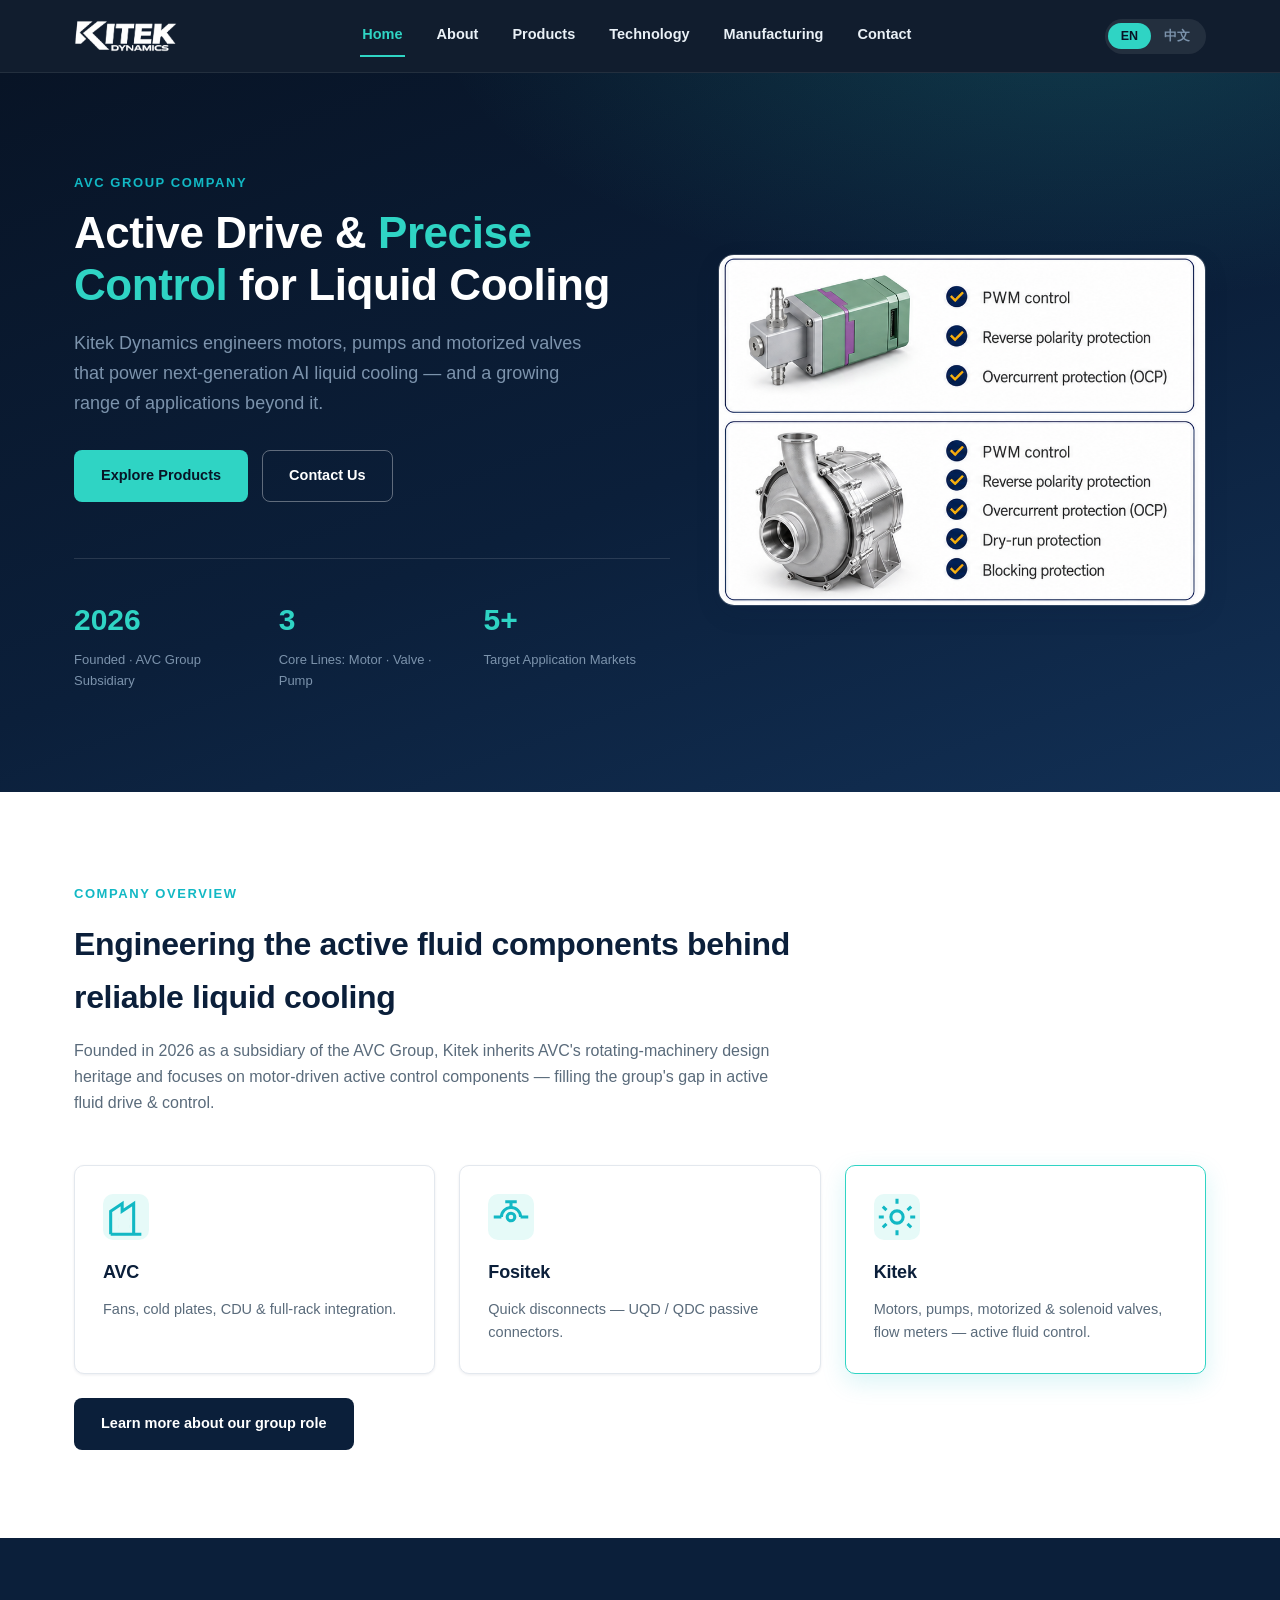
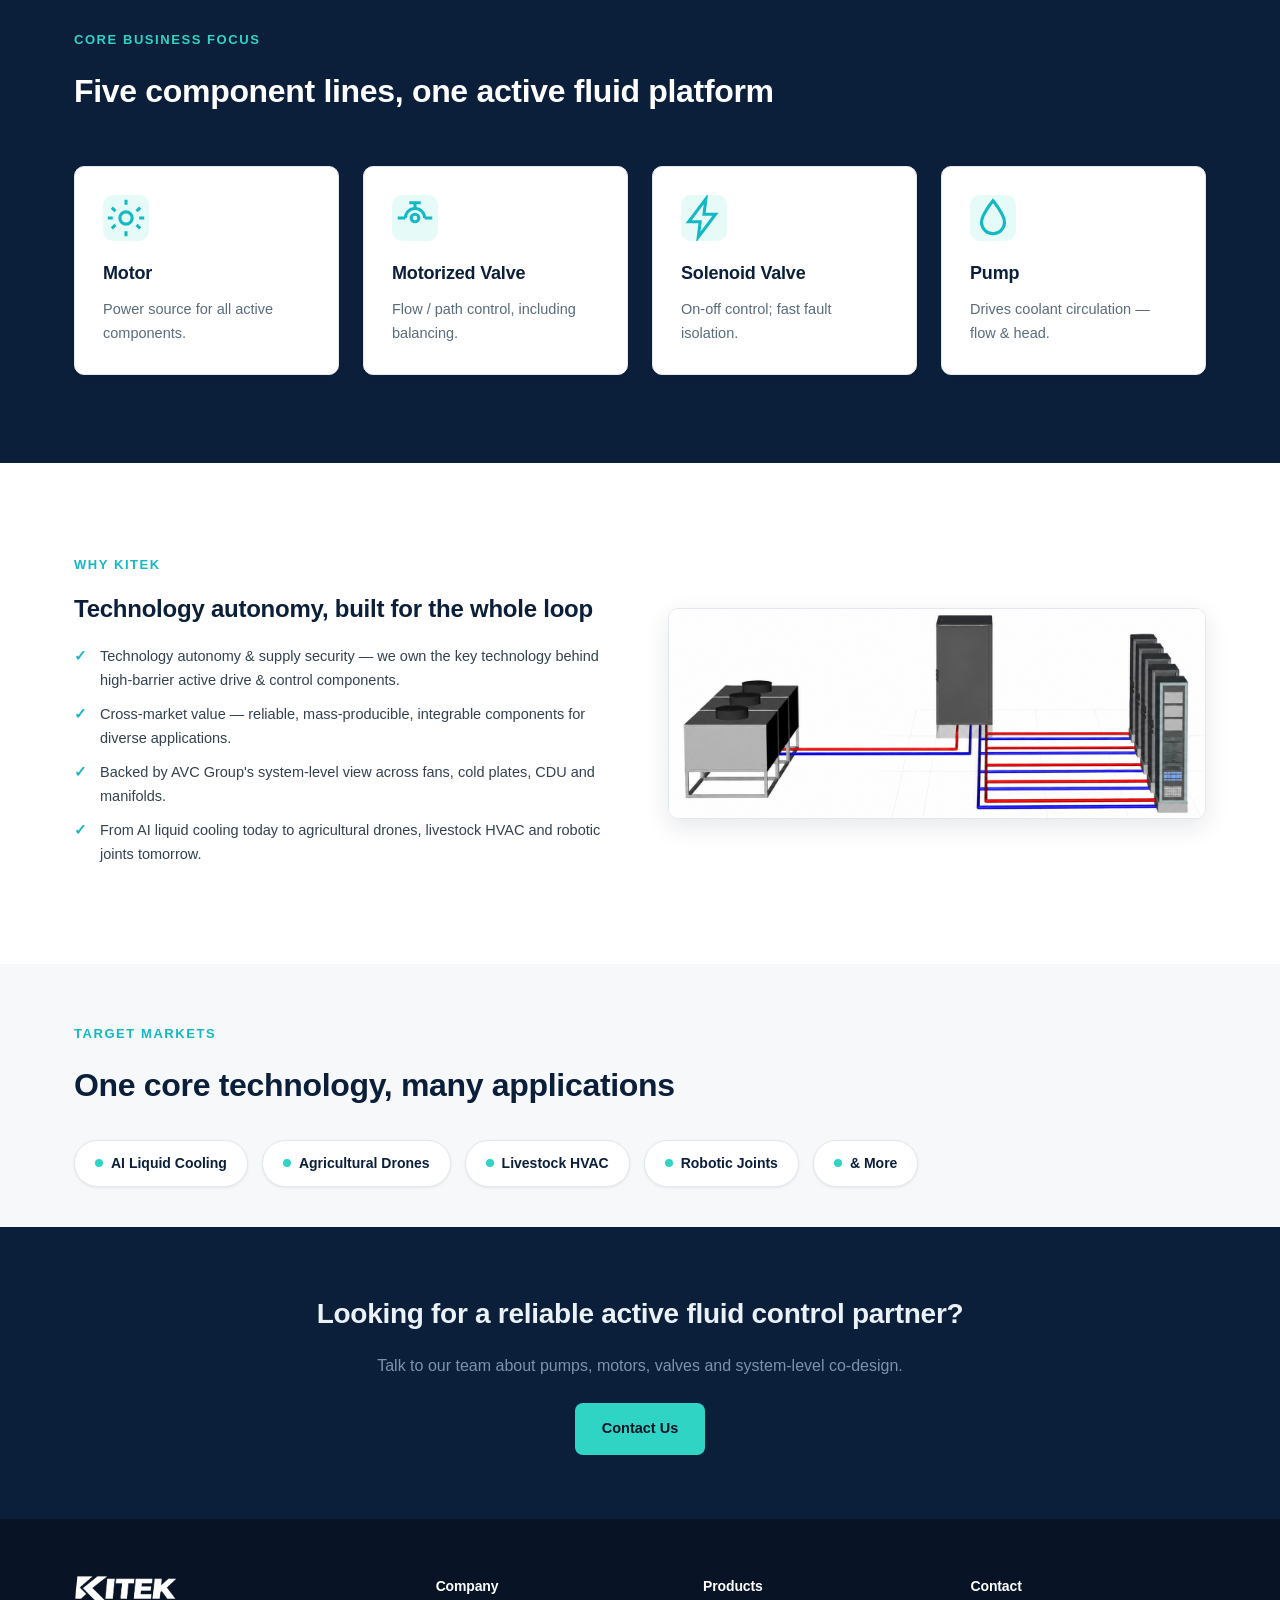
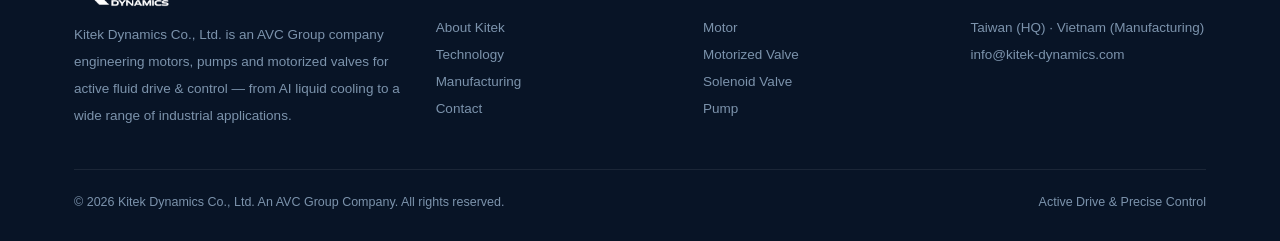
==== index.html @ 568b85c5 "Deploy Kitek Dynamics official website" ====
<!DOCTYPE html>
<html lang="en">
<head>
<meta charset="UTF-8">
<meta name="viewport" content="width=device-width, initial-scale=1.0">
<title>Home · Kitek Dynamics</title>
<meta name="description" content="Kitek Dynamics - Active Drive & Precise Control for AI liquid cooling and beyond.">
<link rel="icon" href="assets/img/favicon.png" type="image/png">
  <link rel="apple-touch-icon" href="assets/img/favicon.png">
  <link rel="stylesheet" href="assets/css/style.css">
</head>
<body class="lang-en">

<header class="site-header">
  <div class="container nav-row">
    <a href="index.html" class="brand">
      <img src="assets/img/logo-full.png" alt="Kitek Dynamics" class="brand-logo">
    </a>
    <nav class="nav-links">
      <a href="index.html" class="active"><span class="lang-en">Home</span><span class="lang-zh">首頁</span></a>
      <a href="about.html" class=""><span class="lang-en">About</span><span class="lang-zh">關於我們</span></a>
      <a href="products.html" class=""><span class="lang-en">Products</span><span class="lang-zh">產品</span></a>
      <a href="technology.html" class=""><span class="lang-en">Technology</span><span class="lang-zh">技術</span></a>
      <a href="manufacturing.html" class=""><span class="lang-en">Manufacturing</span><span class="lang-zh">製造</span></a>
      <a href="contact.html" class=""><span class="lang-en">Contact</span><span class="lang-zh">聯絡我們</span></a>
    </nav>
    <div style="display:flex;align-items:center;">
      <div class="lang-switch">
        <button data-lang="en">EN</button>
        <button data-lang="zh">中文</button>
      </div>
      <button class="nav-toggle" aria-label="menu">&#9776;</button>
    </div>
  </div>
</header>


<section class="hero">
  <div class="container">
    <div class="hero-grid">
      <div>
        <div class="eyebrow lang-en">AVC Group Company</div>
        <div class="eyebrow lang-zh">AVC 集團成員企業</div>
        <h1 class="lang-en">Active Drive &amp; <span class="accent">Precise Control</span> for Liquid Cooling</h1>
        <h1 class="lang-zh">主動式驅動與<span class="accent">精準控制</span> — 打造液冷系統核心動力</h1>
        <p class="tagline lang-en">Kitek Dynamics engineers motors, pumps and motorized valves that power next-generation AI liquid cooling — and a growing range of applications beyond it.</p>
        <p class="tagline lang-zh">Kitek Dynamics 專注開發馬達、泵浦與電動閥,驅動新世代 AI 液冷系統,並持續拓展至更多應用領域。</p>
        <div class="hero-cta">
          <a href="products.html" class="btn btn-primary"><span class="lang-en">Explore Products</span><span class="lang-zh">探索產品</span></a>
          <a href="contact.html" class="btn btn-ghost"><span class="lang-en">Contact Us</span><span class="lang-zh">聯絡我們</span></a>
        </div>
        <div class="stat-row">
          <div><div class="num">2026</div><div class="lbl lang-en">Founded · AVC Group Subsidiary</div><div class="lbl lang-zh">成立年份．AVC 集團子公司</div></div>
          <div><div class="num">3</div><div class="lbl lang-en">Core Lines: Motor · Valve · Pump</div><div class="lbl lang-zh">核心產品線:馬達．閥．泵浦</div></div>
          <div><div class="num">5+</div><div class="lbl lang-en">Target Application Markets</div><div class="lbl lang-zh">目標應用市場</div></div>
        </div>
      </div>
      <div class="hero-figure"><img src="assets/img/pump-products.png" alt="Kitek pump products"></div>
    </div>
  </div>
</section>

<section class="section section-alt">
  <div class="container">
    <div class="section-head">
      <div class="eyebrow lang-en">Company Overview</div>
      <div class="eyebrow lang-zh">公司概覽</div>
      <h2 class="lang-en">Engineering the active fluid components behind reliable liquid cooling</h2>
      <h2 class="lang-zh">打造可靠液冷系統背後的主動式流體元件</h2>
      <p class="lede lang-en">Founded in 2026 as a subsidiary of the AVC Group, Kitek inherits AVC's rotating-machinery design heritage and focuses on motor-driven active control components — filling the group's gap in active fluid drive &amp; control.</p>
      <p class="lede lang-zh">Kitek 於 2026 年成立,為 AVC 集團旗下子公司,傳承 AVC 風扇事業部的旋轉機械設計實力,專注開發馬達驅動的主動控制元件,補足集團在主動式流體驅動與控制領域的版圖。</p>
    </div>
    <div class="grid grid-3">
      <div class="card">
        <div class="icon"><svg viewBox="0 0 24 24" fill="none" stroke="currentColor" stroke-width="1.6"><path d="M4 21V9l6-4v4l6-4v16"/><path d="M4 21h16M8 13h.01M8 17h.01M14 13h.01M14 17h.01"/></svg></div>
        <h3>AVC</h3>
        <p class="lang-en">Fans, cold plates, CDU &amp; full-rack integration.</p>
        <p class="lang-zh">風扇、冷板、CDU 與全機櫃整合。</p>
      </div>
      <div class="card">
        <div class="icon"><svg viewBox="0 0 24 24" fill="none" stroke="currentColor" stroke-width="1.6"><path d="M3 12h4M17 12h4M7 12a5 5 0 0 1 10 0"/><circle cx="12" cy="12" r="2"/><path d="M12 7V4M9 4h6"/></svg></div>
        <h3>Fositek</h3>
        <p class="lang-en">Quick disconnects — UQD / QDC passive connectors.</p>
        <p class="lang-zh">快接頭 UQD／QDC(被動式連接器)。</p>
      </div>
      <div class="card" style="border-color:var(--teal-400);box-shadow:0 8px 24px rgba(18,184,196,0.16);">
        <div class="icon"><svg viewBox="0 0 24 24" fill="none" stroke="currentColor" stroke-width="1.6"><circle cx="12" cy="12" r="3.2"/><path d="M12 2.5v2.6M12 18.9v2.6M4.6 6.6l1.9 1.8M17.5 15.6l1.9 1.8M2.5 12h2.6M18.9 12h2.6M4.6 17.4l1.9-1.8M17.5 8.4l1.9-1.8"/></svg></div>
        <h3>Kitek</h3>
        <p class="lang-en">Motors, pumps, motorized &amp; solenoid valves, flow meters — active fluid control.</p>
        <p class="lang-zh">馬達、泵浦、電動閥與電磁閥、流量計 — 主動式流體控制。</p>
      </div>
    </div>
    <p class="mt-24"><a href="about.html" class="btn btn-navy"><span class="lang-en">Learn more about our group role</span><span class="lang-zh">深入了解集團分工</span></a></p>
  </div>
</section>

<section class="section section-navy">
  <div class="container">
    <div class="section-head">
      <div class="eyebrow">CORE BUSINESS FOCUS</div>
      <h2 class="lang-en">Five component lines, one active fluid platform</h2>
      <h2 class="lang-zh">五大產品線,構築完整主動式流體平台</h2>
    </div>
    <div class="grid grid-4">
      <a href="products.html#motor" class="card" style="text-decoration:none;">
        <div class="icon"><svg viewBox="0 0 24 24" fill="none" stroke="currentColor" stroke-width="1.6"><circle cx="12" cy="12" r="3.2"/><path d="M12 2.5v2.6M12 18.9v2.6M4.6 6.6l1.9 1.8M17.5 15.6l1.9 1.8M2.5 12h2.6M18.9 12h2.6M4.6 17.4l1.9-1.8M17.5 8.4l1.9-1.8"/></svg></div>
        <h3 class="lang-en">Motor</h3><h3 class="lang-zh">馬達</h3>
        <p class="lang-en">Power source for all active components.</p>
        <p class="lang-zh">所有主動元件的動力來源。</p>
      </a>
      <a href="products.html#mvalve" class="card" style="text-decoration:none;">
        <div class="icon"><svg viewBox="0 0 24 24" fill="none" stroke="currentColor" stroke-width="1.6"><path d="M3 12h4M17 12h4M7 12a5 5 0 0 1 10 0"/><circle cx="12" cy="12" r="2"/><path d="M12 7V4M9 4h6"/></svg></div>
        <h3 class="lang-en">Motorized Valve</h3><h3 class="lang-zh">電動閥</h3>
        <p class="lang-en">Flow / path control, including balancing.</p>
        <p class="lang-zh">流量／路徑控制(含平衡調節)。</p>
      </a>
      <a href="products.html#svalve" class="card" style="text-decoration:none;">
        <div class="icon"><svg viewBox="0 0 24 24" fill="none" stroke="currentColor" stroke-width="1.6"><path d="M13 2 4 14h6l-1 8 9-12h-6l1-8Z"/></svg></div>
        <h3 class="lang-en">Solenoid Valve</h3><h3 class="lang-zh">電磁閥</h3>
        <p class="lang-en">On-off control; fast fault isolation.</p>
        <p class="lang-zh">開關控制;快速故障隔離。</p>
      </a>
      <a href="products.html#pump" class="card" style="text-decoration:none;">
        <div class="icon"><svg viewBox="0 0 24 24" fill="none" stroke="currentColor" stroke-width="1.6"><path d="M12 3s6 7.2 6 11.2A6 6 0 0 1 6 14.2C6 10.2 12 3 12 3Z"/></svg></div>
        <h3 class="lang-en">Pump</h3><h3 class="lang-zh">泵浦</h3>
        <p class="lang-en">Drives coolant circulation — flow &amp; head.</p>
        <p class="lang-zh">驅動冷卻液循環,提供流量與揚程。</p>
      </a>
    </div>
  </div>
</section>

<section class="section section-alt">
  <div class="container">
    <div class="split">
      <div>
        <div class="eyebrow lang-en">Why Kitek</div>
        <div class="eyebrow lang-zh">為什麼選擇 Kitek</div>
        <h3 class="lang-en">Technology autonomy, built for the whole loop</h3>
        <h3 class="lang-zh">技術自主,為整條迴路而生</h3>
        <ul class="check">
          <li class="lang-en">Technology autonomy &amp; supply security — we own the key technology behind high-barrier active drive &amp; control components.</li>
          <li class="lang-zh">技術自主與供應保障 — 內化高技術門檻的主動驅動與控制元件,掌握關鍵技術。</li>
          <li class="lang-en">Cross-market value — reliable, mass-producible, integrable components for diverse applications.</li>
          <li class="lang-zh">跨市場價值 — 提供可靠、可量產、易整合的元件,滿足多元應用需求。</li>
          <li class="lang-en">Backed by AVC Group's system-level view across fans, cold plates, CDU and manifolds.</li>
          <li class="lang-zh">背靠 AVC 集團在風扇、冷板、CDU 與集管上的系統級視野。</li>
          <li class="lang-en">From AI liquid cooling today to agricultural drones, livestock HVAC and robotic joints tomorrow.</li>
          <li class="lang-zh">從今日的 AI 液冷,延伸至農業無人機、畜牧空調與機器人關節等更多市場。</li>
        </ul>
      </div>
      <div class="split-media"><img src="assets/img/liquid-cooling-loop.png" alt="Liquid cooling loop"></div>
    </div>
  </div>
</section>

<section class="section section-tight" style="padding-bottom:40px;">
  <div class="container">
    <div class="section-head" style="margin-bottom:28px;">
      <div class="eyebrow lang-en">Target Markets</div>
      <div class="eyebrow lang-zh">目標市場</div>
      <h2 class="lang-en">One core technology, many applications</h2>
      <h2 class="lang-zh">同一項核心技術,延伸多元應用</h2>
    </div>
    <div class="pill-strip">
      <div class="pill"><span class="dot-ico"></span><span class="lang-en">AI Liquid Cooling</span><span class="lang-zh">AI 液冷散熱</span></div>
      <div class="pill"><span class="dot-ico"></span><span class="lang-en">Agricultural Drones</span><span class="lang-zh">農用無人機</span></div>
      <div class="pill"><span class="dot-ico"></span><span class="lang-en">Livestock HVAC</span><span class="lang-zh">畜牧空調</span></div>
      <div class="pill"><span class="dot-ico"></span><span class="lang-en">Robotic Joints</span><span class="lang-zh">機器人關節</span></div>
      <div class="pill"><span class="dot-ico"></span><span class="lang-en">&amp; More</span><span class="lang-zh">及更多市場</span></div>
    </div>
  </div>
</section>

<section class="section section-navy" style="padding:64px 0;">
  <div class="container center">
    <h2 class="lang-en" style="font-size:28px;">Looking for a reliable active fluid control partner?</h2>
    <h2 class="lang-zh" style="font-size:28px;">正在尋找可靠的主動式流體控制夥伴?</h2>
    <p class="mt-16 lang-en" style="color:var(--steel-400);">Talk to our team about pumps, motors, valves and system-level co-design.</p>
    <p class="mt-16 lang-zh" style="color:var(--steel-400);">歡迎與我們的團隊討論泵浦、馬達、閥件與系統級共同設計。</p>
    <p class="mt-24"><a href="contact.html" class="btn btn-primary"><span class="lang-en">Contact Us</span><span class="lang-zh">聯絡我們</span></a></p>
  </div>
</section>


<footer class="site-footer">
  <div class="container">
    <div class="footer-grid">
      <div>
        <div class="footer-brand"><img src="assets/img/logo-full.png" alt="Kitek Dynamics" class="brand-logo"></div>
        <p class="lang-en">Kitek Dynamics Co., Ltd. is an AVC Group company engineering motors, pumps and motorized valves for active fluid drive &amp; control — from AI liquid cooling to a wide range of industrial applications.</p>
        <p class="lang-zh">Kitek Dynamics 為 AVC 集團旗下公司,專注開發馬達、泵浦與電動閥等主動式流體驅動與控制元件 — 應用範圍從 AI 液冷延伸至多元工業領域。</p>
      </div>
      <div>
        <h4><span class="lang-en">Company</span><span class="lang-zh">公司</span></h4>
        <p><a href="about.html"><span class="lang-en">About Kitek</span><span class="lang-zh">關於 Kitek</span></a></p>
        <p><a href="technology.html"><span class="lang-en">Technology</span><span class="lang-zh">技術實力</span></a></p>
        <p><a href="manufacturing.html"><span class="lang-en">Manufacturing</span><span class="lang-zh">製造與驗證</span></a></p>
        <p><a href="contact.html"><span class="lang-en">Contact</span><span class="lang-zh">聯絡我們</span></a></p>
      </div>
      <div>
        <h4><span class="lang-en">Products</span><span class="lang-zh">產品</span></h4>
        <p><a href="products.html#motor"><span class="lang-en">Motor</span><span class="lang-zh">馬達</span></a></p>
        <p><a href="products.html#mvalve"><span class="lang-en">Motorized Valve</span><span class="lang-zh">電動閥</span></a></p>
        <p><a href="products.html#svalve"><span class="lang-en">Solenoid Valve</span><span class="lang-zh">電磁閥</span></a></p>
        <p><a href="products.html#pump"><span class="lang-en">Pump</span><span class="lang-zh">泵浦</span></a></p>
      </div>
      <div>
        <h4><span class="lang-en">Contact</span><span class="lang-zh">聯絡資訊</span></h4>
        <p class="lang-en">Taiwan (HQ) · Vietnam (Manufacturing)</p>
        <p class="lang-zh">台灣(總部)．越南(製造基地)</p>
        <p>info@kitek-dynamics.com</p>
      </div>
    </div>
    <div class="footer-bottom">
      <span class="lang-en">&copy; 2026 Kitek Dynamics Co., Ltd. An AVC Group Company. All rights reserved.</span>
      <span class="lang-zh">&copy; 2026 Kitek Dynamics Co., Ltd. AVC 集團成員企業。保留所有權利。</span>
      <span class="lang-en">Active Drive &amp; Precise Control</span>
      <span class="lang-zh">主動式驅動與精準控制</span>
    </div>
  </div>
</footer>

<script src="assets/js/main.js"></script>
</body>
</html>
---- assets/css/style.css ----
/* ==========================================================================
   Kitek Dynamics — Website Stylesheet
   ========================================================================== */

:root{
  --navy-950:#081426;
  --navy-900:#0B1F3A;
  --navy-800:#123055;
  --navy-700:#1A3F6E;
  --steel-600:#3C5A7A;
  --steel-400:#7C93AC;
  --ice-100:#EAF1F7;
  --bg:#F6F8FA;
  --white:#FFFFFF;
  --teal-500:#12B8C4;
  --teal-400:#2FD4C4;
  --teal-050:#E6FAF8;
  --ink-900:#101820;
  --ink-700:#334150;
  --ink-500:#5A6B7B;
  --line:#E3E8EE;
  --radius:10px;
  --shadow-sm:0 1px 3px rgba(11,31,58,0.08);
  --shadow-md:0 8px 24px rgba(11,31,58,0.10);
  --maxw:1180px;
}

*{box-sizing:border-box;}
html{scroll-behavior:smooth;}
body{
  margin:0;
  font-family:"Noto Sans TC","Segoe UI",Arial,Helvetica,sans-serif;
  color:var(--ink-900);
  background:var(--bg);
  line-height:1.65;
  -webkit-font-smoothing:antialiased;
}
img{max-width:100%;display:block;}
a{color:inherit;text-decoration:none;}
ul{margin:0;padding:0;list-style:none;}
h1,h2,h3,h4{margin:0;font-weight:700;letter-spacing:-0.01em;}
p{margin:0;}
.container{max-width:var(--maxw);margin:0 auto;padding:0 24px;}

/* ---- language toggle visibility ---- */
body.lang-en .lang-zh{display:none !important;}
body.lang-zh .lang-en{display:none !important;}

/* ---- section utility ---- */
.section{padding:88px 0;}
.section-tight{padding:56px 0;}
.section-alt{background:var(--white);}
.section-navy{background:var(--navy-900);color:var(--ice-100);}
.section-navy .eyebrow{color:var(--teal-400);}
.eyebrow{
  display:inline-block;
  font-size:13px;
  font-weight:700;
  letter-spacing:0.12em;
  text-transform:uppercase;
  color:var(--teal-500);
  margin-bottom:14px;
}
.section-head{max-width:720px;margin-bottom:48px;}
.section-head h2{font-size:32px;color:var(--navy-900);}
.section-navy .section-head h2{color:var(--white);}
.section-head .lede{margin-top:14px;font-size:16px;color:var(--ink-500);}
.section-navy .section-head .lede{color:var(--steel-400);}

/* ---- header / nav ---- */
.site-header{
  position:sticky;top:0;z-index:100;
  background:rgba(8,20,38,0.96);
  backdrop-filter:blur(6px);
  border-bottom:1px solid rgba(255,255,255,0.08);
}
.nav-row{display:flex;align-items:center;justify-content:space-between;height:72px;}
.brand{display:flex;align-items:center;gap:10px;color:var(--white);font-weight:800;font-size:20px;letter-spacing:0.02em;}
.brand-logo{height:32px;width:auto;display:block;}
.brand .mark{
  width:34px;height:34px;border-radius:8px;
  background:linear-gradient(135deg,var(--teal-400),var(--navy-700));
  display:flex;align-items:center;justify-content:center;
  font-size:15px;font-weight:800;color:var(--navy-950);
}
.brand .sub{display:block;font-size:10px;font-weight:600;letter-spacing:0.1em;color:var(--steel-400);text-transform:uppercase;}
.nav-links{display:flex;align-items:center;gap:30px;}
.nav-links a{
  color:var(--ice-100);font-size:14.5px;font-weight:600;
  padding:8px 2px;border-bottom:2px solid transparent;
  transition:border-color .15s ease, color .15s ease;
  white-space:nowrap;
}
.nav-links a:hover,.nav-links a.active{color:var(--teal-400);border-color:var(--teal-400);}
.lang-switch{display:flex;align-items:center;background:rgba(255,255,255,0.08);border-radius:999px;padding:3px;margin-left:8px;}
.lang-switch button{
  border:none;background:transparent;color:var(--steel-400);
  font-size:12.5px;font-weight:700;padding:6px 13px;border-radius:999px;cursor:pointer;
  transition:background .15s ease,color .15s ease;
}
.lang-switch button.active{background:var(--teal-400);color:var(--navy-950);}
.nav-toggle{display:none;background:none;border:none;color:var(--white);font-size:26px;cursor:pointer;}

@media (max-width:900px){
  .nav-toggle{display:block;}
  .nav-links{
    position:absolute;top:72px;left:0;right:0;
    background:var(--navy-950);
    flex-direction:column;align-items:flex-start;
    padding:10px 24px 24px;gap:4px;
    display:none;
    border-bottom:1px solid rgba(255,255,255,0.08);
  }
  .nav-links.open{display:flex;}
  .nav-links a{width:100%;padding:12px 0;border-bottom:1px solid rgba(255,255,255,0.06);}
  .lang-switch{margin:12px 0 0;}
}

/* ---- hero ---- */
.hero{
  position:relative;
  background:
    radial-gradient(1100px 500px at 85% -10%, rgba(47,212,196,0.18), transparent 60%),
    linear-gradient(160deg,var(--navy-950) 0%,var(--navy-900) 55%,var(--navy-800) 100%);
  color:var(--white);
  padding:96px 0 100px;
  overflow:hidden;
}
.hero-grid{display:grid;grid-template-columns:1.1fr 0.9fr;gap:48px;align-items:center;}
.hero h1{font-size:44px;line-height:1.18;color:var(--white);}
.hero h1 .accent{color:var(--teal-400);}
.hero .tagline{margin-top:18px;font-size:18px;color:var(--steel-400);max-width:520px;}
.hero-cta{margin-top:32px;display:flex;gap:14px;flex-wrap:wrap;}
.hero-figure{
  border-radius:16px;overflow:hidden;
  box-shadow:var(--shadow-md);
  border:1px solid rgba(255,255,255,0.12);
  background:rgba(255,255,255,0.03);
}
.hero-figure img{width:100%;height:100%;object-fit:cover;}
.stat-row{display:grid;grid-template-columns:repeat(3,1fr);gap:18px;margin-top:56px;padding-top:36px;border-top:1px solid rgba(255,255,255,0.12);}
.stat-row .num{font-size:30px;font-weight:800;color:var(--teal-400);}
.stat-row .lbl{font-size:13px;color:var(--steel-400);margin-top:4px;}

@media (max-width:900px){
  .hero-grid{grid-template-columns:1fr;}
  .hero h1{font-size:32px;}
  .stat-row{grid-template-columns:repeat(3,1fr);gap:10px;}
}

/* ---- buttons ---- */
.btn{
  display:inline-flex;align-items:center;gap:8px;
  padding:13px 26px;border-radius:8px;font-weight:700;font-size:14.5px;
  cursor:pointer;border:1px solid transparent;transition:transform .12s ease, background .15s ease;
}
.btn:hover{transform:translateY(-1px);}
.btn-primary{background:var(--teal-400);color:var(--navy-950);}
.btn-primary:hover{background:var(--teal-500);}
.btn-ghost{background:transparent;color:var(--white);border-color:rgba(255,255,255,0.35);}
.btn-ghost:hover{border-color:var(--teal-400);color:var(--teal-400);}
.btn-navy{background:var(--navy-900);color:var(--white);}
.btn-navy:hover{background:var(--navy-800);}

/* ---- cards / grids ---- */
.grid{display:grid;gap:24px;}
.grid-3{grid-template-columns:repeat(3,1fr);}
.grid-4{grid-template-columns:repeat(4,1fr);}
.grid-2{grid-template-columns:repeat(2,1fr);}
@media (max-width:900px){
  .grid-3,.grid-4{grid-template-columns:repeat(2,1fr);}
}
@media (max-width:600px){
  .grid-2,.grid-3,.grid-4{grid-template-columns:1fr;}
}

.card{
  background:var(--white);border:1px solid var(--line);border-radius:var(--radius);
  padding:28px;box-shadow:var(--shadow-sm);
}
.card .icon{
  width:46px;height:46px;border-radius:10px;background:var(--teal-050);
  display:flex;align-items:center;justify-content:center;color:var(--teal-500);
  font-size:22px;margin-bottom:18px;
}
.card h3{font-size:18px;color:var(--navy-900);margin-bottom:10px;}
.card p{color:var(--ink-500);font-size:14.5px;}

.product-card{
  background:var(--white);border:1px solid var(--line);border-radius:var(--radius);
  overflow:hidden;box-shadow:var(--shadow-sm);display:flex;flex-direction:column;
}
.product-card .thumb{aspect-ratio:4/3;background:var(--ice-100);display:flex;align-items:center;justify-content:center;overflow:hidden;}
.product-card .thumb img{width:100%;height:100%;object-fit:contain;padding:14px;}
.product-card .body{padding:22px;display:flex;flex-direction:column;gap:10px;flex:1;}
.product-card h3{font-size:17px;color:var(--navy-900);}
.product-card .tag{
  align-self:flex-start;font-size:11.5px;font-weight:700;letter-spacing:.04em;text-transform:uppercase;
  padding:4px 10px;border-radius:999px;background:var(--teal-050);color:var(--teal-500);
}
.product-card p{color:var(--ink-500);font-size:14px;}
.spec-mini{border-top:1px dashed var(--line);margin-top:auto;padding-top:12px;font-size:13px;color:var(--ink-500);}
.spec-mini b{color:var(--ink-900);}

/* ---- tables ---- */
.table-wrap{overflow-x:auto;border-radius:var(--radius);border:1px solid var(--line);background:var(--white);}
table{width:100%;border-collapse:collapse;font-size:14px;min-width:560px;}
thead th{
  background:var(--navy-900);color:var(--white);text-align:left;
  padding:13px 16px;font-size:12.5px;font-weight:700;text-transform:uppercase;letter-spacing:.04em;
  white-space:nowrap;
}
tbody td{padding:12px 16px;border-bottom:1px solid var(--line);color:var(--ink-700);}
tbody tr:last-child td{border-bottom:none;}
tbody tr:hover{background:var(--ice-100);}
.badge{display:inline-block;padding:3px 10px;border-radius:999px;font-size:11.5px;font-weight:700;}
.badge-mp{background:#E4F7EA;color:#1D7A3E;}
.badge-dvt{background:#FFF3D9;color:#93650C;}
.badge-evt{background:#E7EEFF;color:#2A4FBF;}
.badge-concept{background:#F0F1F4;color:#5A6B7B;}

/* ---- timeline / steps ---- */
.timeline{display:flex;gap:0;position:relative;}
.timeline .step{flex:1;text-align:center;position:relative;padding-top:26px;}
.timeline .step:before{
  content:"";position:absolute;top:9px;left:0;right:0;height:2px;background:var(--line);
}
.timeline .step:first-child:before{left:50%;}
.timeline .step:last-child:before{right:50%;}
.timeline .dot{
  width:20px;height:20px;border-radius:50%;background:var(--white);border:3px solid var(--teal-400);
  position:absolute;top:0;left:50%;transform:translateX(-50%);
}
.timeline .step.active .dot{background:var(--teal-400);}
.timeline .step h4{font-size:14px;margin-bottom:4px;color:var(--navy-900);}
.timeline .step p{font-size:12.5px;color:var(--ink-500);}
@media (max-width:700px){
  .timeline{flex-direction:column;gap:20px;}
  .timeline .step:before{display:none;}
  .timeline .dot{position:static;transform:none;margin:0 auto 8px;}
}

/* ---- two-col media rows ---- */
.split{display:grid;grid-template-columns:1fr 1fr;gap:56px;align-items:center;}
.split.reverse .split-media{order:2;}
.split-media img{border-radius:var(--radius);box-shadow:var(--shadow-md);border:1px solid var(--line);}
.split h3{font-size:24px;color:var(--navy-900);margin-bottom:16px;}
.split ul.check li{position:relative;padding-left:26px;margin-bottom:10px;color:var(--ink-700);font-size:14.5px;}
.split ul.check li:before{content:"✓";position:absolute;left:0;top:0;color:var(--teal-500);font-weight:800;}
@media (max-width:900px){
  .split{grid-template-columns:1fr;gap:28px;}
  .split.reverse .split-media{order:0;}
}

/* ---- market pill strip ---- */
.pill-strip{display:flex;flex-wrap:wrap;gap:14px;}
.pill{
  background:var(--white);border:1px solid var(--line);border-radius:999px;
  padding:11px 20px;font-size:14px;font-weight:600;color:var(--navy-900);
  display:flex;align-items:center;gap:8px;box-shadow:var(--shadow-sm);
}
.pill .dot-ico{width:8px;height:8px;border-radius:50%;background:var(--teal-400);}

/* ---- org chart ---- */
.org-chart{display:flex;flex-direction:column;align-items:center;gap:0;}
.org-node{
  background:var(--white);border:1px solid var(--line);border-radius:10px;
  padding:16px 26px;text-align:center;box-shadow:var(--shadow-sm);font-weight:700;color:var(--navy-900);
  font-size:14.5px;
}
.org-node.top{background:var(--navy-900);color:var(--white);border-color:var(--navy-900);}
.org-node .small{display:block;font-weight:500;font-size:12px;color:var(--ink-500);margin-top:3px;}
.org-node.top .small{color:var(--steel-400);}
.org-connector{width:2px;height:26px;background:var(--line);}
.org-row{display:flex;gap:36px;position:relative;padding-top:26px;}
.org-row:before{content:"";position:absolute;top:0;left:calc(50%/3 + 0px);right:calc(50%/3 + 0px);height:2px;background:var(--line);}
.org-row .org-node{position:relative;}
.org-row .org-node:before{content:"";position:absolute;top:-26px;left:50%;width:2px;height:26px;background:var(--line);}
@media (max-width:700px){
  .org-row{flex-direction:column;align-items:center;gap:16px;}
  .org-row:before{display:none;}
  .org-row .org-node:before{display:none;}
}

/* ---- compare table highlight column ---- */
.compare-table td.win,.compare-table th.win{background:var(--teal-050);}

/* ---- footer ---- */
.site-footer{background:var(--navy-950);color:var(--steel-400);padding:56px 0 28px;}
.footer-grid{display:grid;grid-template-columns:1.4fr 1fr 1fr 1fr;gap:32px;}
.footer-grid h4{color:var(--white);font-size:14px;margin-bottom:16px;}
.footer-grid p, .footer-grid a{font-size:13.5px;color:var(--steel-400);line-height:2;}
.footer-grid a:hover{color:var(--teal-400);}
.footer-brand{display:flex;align-items:center;gap:10px;color:var(--white);font-weight:800;font-size:18px;margin-bottom:14px;}
.footer-bottom{
  margin-top:40px;padding-top:22px;border-top:1px solid rgba(255,255,255,0.08);
  display:flex;justify-content:space-between;flex-wrap:wrap;gap:10px;font-size:12.5px;
}
@media (max-width:800px){
  .footer-grid{grid-template-columns:1fr 1fr;}
}

/* ---- page hero (inner pages) ---- */
.page-hero{
  background:linear-gradient(160deg,var(--navy-950) 0%,var(--navy-900) 70%);
  color:var(--white);padding:64px 0 56px;
}
.page-hero h1{font-size:34px;}
.page-hero p{margin-top:12px;color:var(--steel-400);font-size:15.5px;max-width:640px;}
.breadcrumb{font-size:13px;color:var(--steel-400);margin-bottom:16px;}
.breadcrumb .sep{margin:0 8px;}

/* ---- tabs (products page) ---- */
.tabbar{display:flex;gap:10px;flex-wrap:wrap;margin-bottom:40px;}
.tabbar button{
  padding:10px 20px;border-radius:999px;border:1px solid var(--line);background:var(--white);
  font-weight:700;font-size:14px;color:var(--ink-700);cursor:pointer;transition:all .15s ease;
}
.tabbar button.active{background:var(--navy-900);color:var(--white);border-color:var(--navy-900);}
.tab-panel{display:none;}
.tab-panel.active{display:block;}

/* ---- contact ---- */
.contact-grid{display:grid;grid-template-columns:1fr 1fr;gap:48px;}
.contact-info .item{display:flex;gap:16px;margin-bottom:26px;}
.contact-info .icon{
  width:44px;height:44px;border-radius:10px;background:var(--teal-050);color:var(--teal-500);
  display:flex;align-items:center;justify-content:center;flex-shrink:0;font-size:19px;
}
.contact-info h4{font-size:15px;color:var(--navy-900);margin-bottom:4px;}
.contact-info p{font-size:14px;color:var(--ink-500);}
.form-field{margin-bottom:18px;}
.form-field label{display:block;font-size:13.5px;font-weight:700;color:var(--navy-900);margin-bottom:7px;}
.form-field input,.form-field textarea,.form-field select{
  width:100%;padding:12px 14px;border-radius:8px;border:1px solid var(--line);font-family:inherit;font-size:14px;
  background:var(--white);
}
.form-field textarea{min-height:110px;resize:vertical;}
.note-box{
  background:var(--teal-050);border:1px solid #BFEFEA;border-radius:10px;padding:16px 18px;font-size:13.5px;color:var(--navy-900);margin-top:18px;
}
@media (max-width:900px){.contact-grid{grid-template-columns:1fr;}}

/* misc */
.divider{height:1px;background:var(--line);margin:64px 0;}
.center{text-align:center;}
.mt-8{margin-top:8px;}.mt-16{margin-top:16px;}.mt-24{margin-top:24px;}.mt-
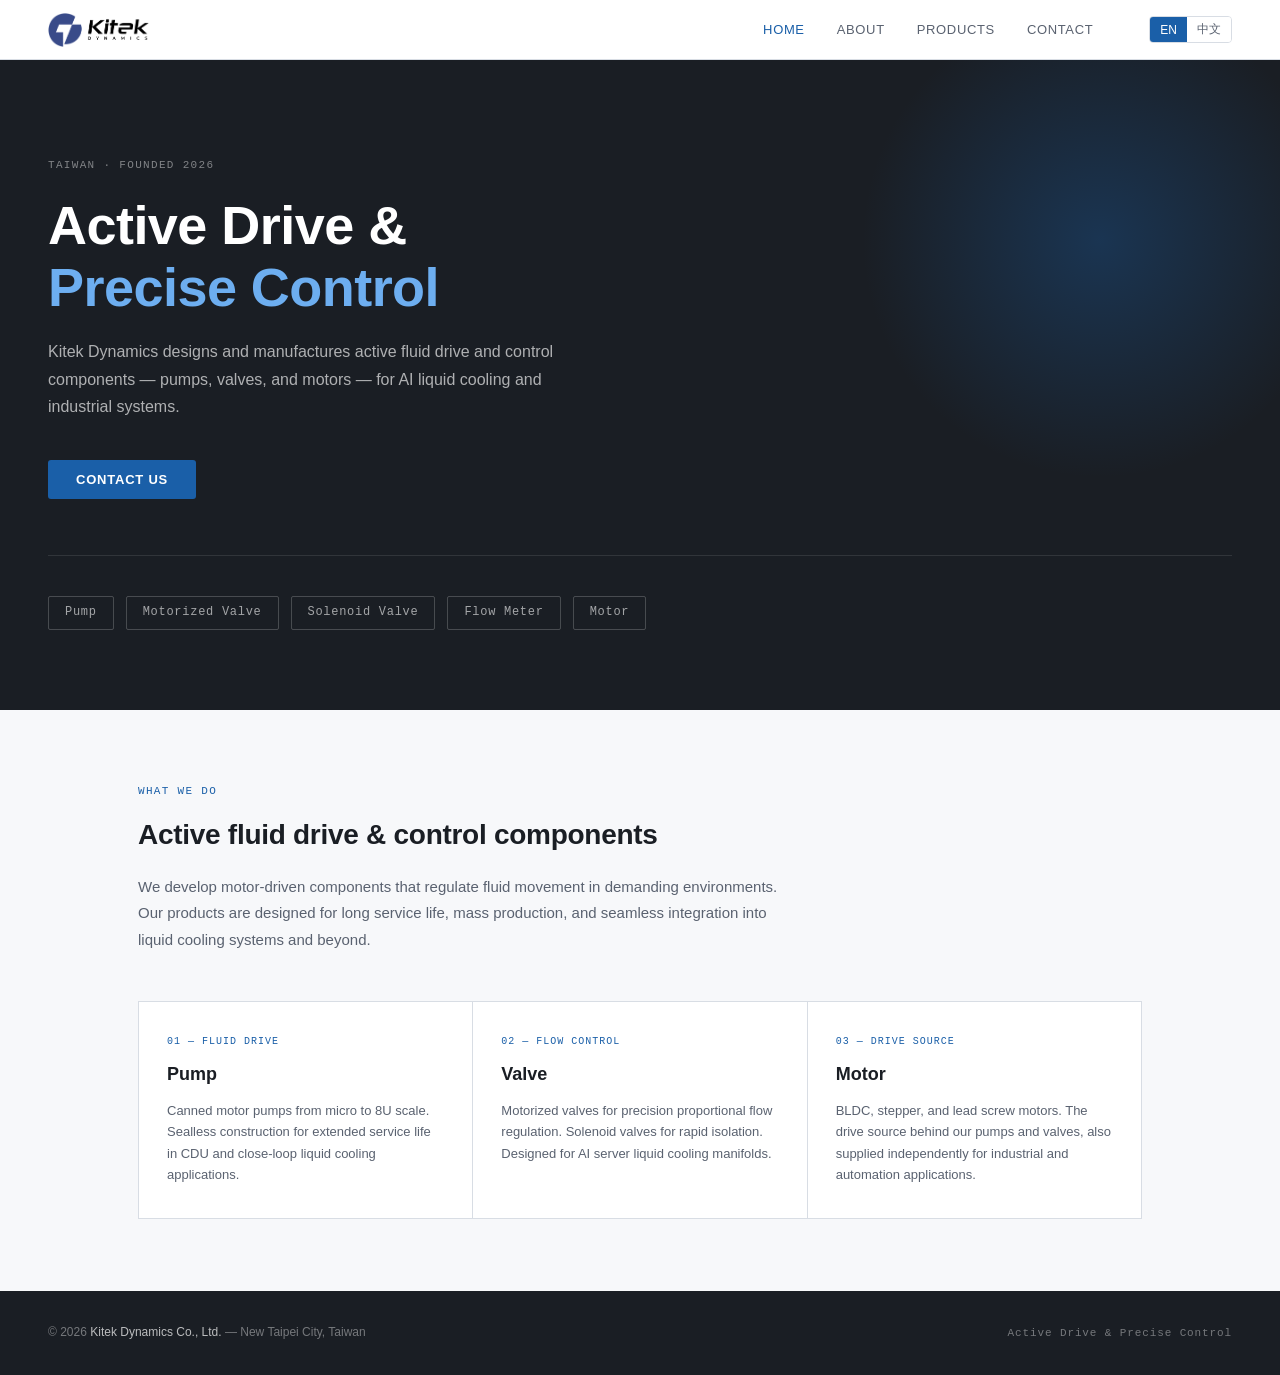
==== commit 90ec3cd0: "Replace multi-page site with single-page Kitek Dynamics site (official logo, updated contact info)" ====
--- a/index.html
+++ b/index.html
@@ -3,224 +3,450 @@
 <head>
 <meta charset="UTF-8">
 <meta name="viewport" content="width=device-width, initial-scale=1.0">
-<title>Home · Kitek Dynamics</title>
-<meta name="description" content="Kitek Dynamics - Active Drive & Precise Control for AI liquid cooling and beyond.">
+<title>Kitek Dynamics Co., Ltd.</title>
+<meta name="description" content="Kitek Dynamics designs and manufactures active fluid drive and control components — pumps, valves, and motors — for AI liquid cooling and industrial systems.">
 <link rel="icon" href="assets/img/favicon.png" type="image/png">
-  <link rel="apple-touch-icon" href="assets/img/favicon.png">
-  <link rel="stylesheet" href="assets/css/style.css">
+<link rel="icon" href="assets/img/favicon-32.png" sizes="32x32" type="image/png">
+<link rel="apple-touch-icon" href="assets/img/apple-touch-icon.png">
+<style>
+  :root {
+    --ink: #1a1e24; --ink-muted: #5a6270; --rule: #d8dde4;
+    --bg: #f7f8fa; --white: #ffffff;
+    --accent: #1a5fa8; --accent-dark: #0e3f72; --accent-light: #e8f0fb;
+    --mono: 'Courier New', monospace; --sans: Arial, Helvetica, sans-serif;
+  }
+  * { box-sizing: border-box; margin: 0; padding: 0; }
+  body { font-family: var(--sans); color: var(--ink); background: var(--white); font-size: 15px; line-height: 1.65; }
+
+  nav {
+    position: sticky; top: 0; z-index: 100; background: var(--white);
+    border-bottom: 1px solid var(--rule); display: flex; align-items: center;
+    justify-content: space-between; padding: 0 48px; height: 60px;
+  }
+  .nav-logo { font-size: 17px; font-weight: 700; letter-spacing: 0.04em; color: var(--ink); text-decoration: none; cursor: pointer; }
+  .nav-logo span { color: var(--accent); }
+  .nav-links { display: flex; align-items: center; gap: 32px; list-style: none; }
+  .nav-links a { text-decoration: none; color: var(--ink-muted); font-size: 13px; letter-spacing: 0.05em; text-transform: uppercase; transition: color 0.15s; cursor: pointer; }
+  .nav-links a:hover, .nav-links a.active { color: var(--accent); }
+  .lang-toggle { display: flex; border: 1px solid var(--rule); border-radius: 4px; overflow: hidden; margin-left: 24px; }
+  .lang-toggle button { padding: 4px 10px; font-size: 12px; font-family: var(--sans); border: none; background: var(--white); color: var(--ink-muted); cursor: pointer; transition: all 0.15s; }
+  .lang-toggle button.active { background: var(--accent); color: var(--white); }
+
+  .page { display: none; }
+  .page.active { display: block; }
+
+  .hero { background: var(--ink); color: var(--white); padding: 96px 48px 80px; position: relative; overflow: hidden; }
+  .hero::before { content: ''; position: absolute; top: -60px; right: -60px; width: 480px; height: 480px; background: radial-gradient(circle, rgba(26,95,168,0.35) 0%, transparent 70%); pointer-events: none; }
+  .hero-label { font-family: var(--mono); font-size: 11px; letter-spacing: 0.12em; color: rgba(255,255,255,0.45); text-transform: uppercase; margin-bottom: 20px; }
+  .hero-headline { font-size: clamp(32px, 5vw, 54px); font-weight: 700; line-height: 1.15; letter-spacing: -0.01em; max-width: 640px; margin-bottom: 20px; }
+  .hero-headline em { font-style: normal; color: #6daef0; }
+  .hero-sub { font-size: 16px; color: rgba(255,255,255,0.65); max-width: 520px; margin-bottom: 40px; line-height: 1.7; }
+  .hero-cta { display: inline-block; padding: 12px 28px; background: var(--accent); color: var(--white); font-size: 13px; font-weight: 700; letter-spacing: 0.06em; text-transform: uppercase; border-radius: 3px; transition: background 0.15s; cursor: pointer; border: none; font-family: var(--sans); }
+  .hero-cta:hover { background: var(--accent-dark); }
+  .product-pills { display: flex; gap: 12px; flex-wrap: wrap; margin-top: 56px; padding-top: 40px; border-top: 1px solid rgba(255,255,255,0.1); }
+  .pill { padding: 6px 16px; border: 1px solid rgba(255,255,255,0.2); border-radius: 2px; font-size: 12px; letter-spacing: 0.06em; color: rgba(255,255,255,0.6); font-family: var(--mono); }
+
+  .section { padding: 72px 48px; max-width: 1100px; margin: 0 auto; }
+  .section-full { padding: 72px 48px; }
+  .section-alt { background: var(--bg); }
+  .section-label { font-family: var(--mono); font-size: 11px; letter-spacing: 0.12em; color: var(--accent); text-transform: uppercase; margin-bottom: 12px; }
+  .section-title { font-size: 28px; font-weight: 700; letter-spacing: -0.01em; margin-bottom: 16px; }
+  .section-body { color: var(--ink-muted); max-width: 640px; line-height: 1.75; }
+
+  .product-grid { display: grid; grid-template-columns: repeat(3, 1fr); gap: 1px; background: var(--rule); border: 1px solid var(--rule); margin-top: 48px; }
+  .product-card { background: var(--white); padding: 32px 28px; }
+  .product-card-tag { font-family: var(--mono); font-size: 10px; letter-spacing: 0.1em; color: var(--accent); text-transform: uppercase; margin-bottom: 10px; }
+  .product-card-title { font-size: 18px; font-weight: 700; margin-bottom: 10px; }
+  .product-card-body { font-size: 13px; color: var(--ink-muted); line-height: 1.65; }
+
+  /* page header dark bar */
+  .page-header { background: var(--ink); padding: 64px 48px 48px; }
+
+  /* about */
+  .about-grid { display: grid; grid-template-columns: 1fr 1fr; gap: 64px; margin-top: 48px; align-items: start; }
+  .about-block { margin-bottom: 32px; }
+  .about-block h3 { font-size: 15px; font-weight: 700; margin-bottom: 10px; }
+  .about-block p { font-size: 14px; color: var(--ink-muted); line-height: 1.75; }
+
+  /* PRODUCT SLIDESHOW */
+  .prod-category { border-bottom: 1px solid var(--rule); padding: 56px 48px; max-width: 1100px; margin: 0 auto; }
+  .prod-category:last-child { border-bottom: none; }
+  .prod-header { display: flex; align-items: baseline; gap: 16px; margin-bottom: 8px; }
+  .prod-title { font-size: 22px; font-weight: 700; }
+  .prod-desc { color: var(--ink-muted); font-size: 14px; max-width: 680px; margin-bottom: 28px; line-height: 1.7; }
+
+  .slideshow { position: relative; }
+  .slide-img-wrap { position: relative; background: var(--bg); border: 1px solid var(--rule); border-radius: 4px; overflow: hidden; }
+  .slide-img-wrap img { width: 100%; height: auto; display: block; }
+  .slide-label { text-align: center; font-family: var(--mono); font-size: 11px; letter-spacing: 0.08em; color: var(--ink-muted); margin-top: 12px; }
+  .slide-nav { display: flex; align-items: center; justify-content: center; gap: 16px; margin-top: 16px; }
+  .slide-btn { background: none; border: 1px solid var(--rule); border-radius: 3px; padding: 6px 14px; font-size: 18px; cursor: pointer; color: var(--ink-muted); transition: all 0.15s; font-family: var(--sans); }
+  .slide-btn:hover { border-color: var(--accent); color: var(--accent); }
+  .slide-btn:disabled { opacity: 0.3; cursor: default; }
+  .slide-counter { font-family: var(--mono); font-size: 12px; color: var(--ink-muted); letter-spacing: 0.06em; }
+  .slide-dots { display: flex; gap: 6px; justify-content: center; margin-top: 10px; flex-wrap: wrap; }
+  .dot { width: 7px; height: 7px; border-radius: 50%; background: var(--rule); cursor: pointer; transition: background 0.15s; border: none; padding: 0; }
+  .dot.active { background: var(--accent); }
+
+  /* contact */
+  .contact-grid { display: grid; grid-template-columns: 1fr 1fr; gap: 64px; margin-top: 48px; align-items: start; }
+  .contact-info h3 { font-family: var(--mono); font-size: 11px; letter-spacing: 0.1em; text-transform: uppercase; color: var(--ink-muted); margin-bottom: 8px; margin-top: 28px; }
+  .contact-info h3:first-child { margin-top: 0; }
+  .contact-info p, .contact-info a { font-size: 15px; color: var(--ink); text-decoration: none; line-height: 1.7; }
+  .contact-info a:hover { color: var(--accent); }
+  .nda-note { margin-top: 28px; padding: 16px 20px; background: var(--accent-light); border-left: 3px solid var(--accent); font-size: 13px; color: var(--ink-muted); line-height: 1.6; }
+  .contact-form label { display: block; font-size: 12px; font-family: var(--mono); letter-spacing: 0.08em; text-transform: uppercase; color: var(--ink-muted); margin-bottom: 6px; margin-top: 20px; }
+  .contact-form label:first-child { margin-top: 0; }
+  .contact-form input, .contact-form select, .contact-form textarea { width: 100%; padding: 10px 12px; border: 1px solid var(--rule); border-radius: 3px; font-size: 14px; font-family: var(--sans); color: var(--ink); background: var(--white); outline: none; transition: border-color 0.15s; }
+  .contact-form input:focus, .contact-form select:focus, .contact-form textarea:focus { border-color: var(--accent); }
+  .contact-form textarea { height: 120px; resize: vertical; }
+  .contact-form button { margin-top: 20px; width: 100%; padding: 12px; background: var(--accent); color: var(--white); border: none; font-size: 13px; font-weight: 700; letter-spacing: 0.06em; text-transform: uppercase; font-family: var(--sans); border-radius: 3px; cursor: pointer; transition: background 0.15s; }
+  .contact-form button:hover { background: var(--accent-dark); }
+
+  footer { background: var(--ink); color: rgba(255,255,255,0.4); padding: 32px 48px; font-size: 12px; display: flex; justify-content: space-between; align-items: center; }
+  footer span { color: rgba(255,255,255,0.7); }
+
+  @media (max-width: 768px) {
+    nav { padding: 0 16px; }
+    .nav-links { gap: 16px; }
+    .hero, .section, .section-full, .prod-category, .page-header { padding-left: 20px; padding-right: 20px; }
+    .product-grid { grid-template-columns: 1fr; }
+    .about-grid, .contact-grid { grid-template-columns: 1fr; gap: 32px; }
+    footer { flex-direction: column; gap: 8px; text-align: center; }
+  }
+</style>
 </head>
-<body class="lang-en">
-
-<header class="site-header">
-  <div class="container nav-row">
-    <a href="index.html" class="brand">
-      <img src="assets/img/logo-full.png" alt="Kitek Dynamics" class="brand-logo">
-    </a>
-    <nav class="nav-links">
-      <a href="index.html" class="active"><span class="lang-en">Home</span><span class="lang-zh">首頁</span></a>
-      <a href="about.html" class=""><span class="lang-en">About</span><span class="lang-zh">關於我們</span></a>
-      <a href="products.html" class=""><span class="lang-en">Products</span><span class="lang-zh">產品</span></a>
-      <a href="technology.html" class=""><span class="lang-en">Technology</span><span class="lang-zh">技術</span></a>
-      <a href="manufacturing.html" class=""><span class="lang-en">Manufacturing</span><span class="lang-zh">製造</span></a>
-      <a href="contact.html" class=""><span class="lang-en">Contact</span><span class="lang-zh">聯絡我們</span></a>
-    </nav>
-    <div style="display:flex;align-items:center;">
-      <div class="lang-switch">
-        <button data-lang="en">EN</button>
-        <button data-lang="zh">中文</button>
-      </div>
-      <button class="nav-toggle" aria-label="menu">&#9776;</button>
-    </div>
-  </div>
-</header>
-
-
-<section class="hero">
-  <div class="container">
-    <div class="hero-grid">
+<body>
+
+<nav>
+  <div class="nav-logo" onclick="showPage('home')"><img src="assets/img/logo-color-horizontal.png" alt="Kitek Dynamics" style="height:34px;display:block;"></div>
+  <ul class="nav-links">
+    <li><a onclick="showPage('home')" id="nav-home">Home</a></li>
+    <li><a onclick="showPage('about')" id="nav-about">About</a></li>
+    <li><a onclick="showPage('products')" id="nav-products">Products</a></li>
+    <li><a onclick="showPage('contact')" id="nav-contact">Contact</a></li>
+    <li>
+      <div class="lang-toggle">
+        <button class="active" onclick="setLang('en')" id="btn-en">EN</button>
+        <button onclick="setLang('zh')" id="btn-zh">中文</button>
+      </div>
+    </li>
+  </ul>
+</nav>
+
+<!-- HOME -->
+<div class="page active" id="page-home">
+  <div class="hero">
+    <div class="hero-label" data-en="Taiwan · Founded 2026" data-zh="台灣 · 2026年成立"></div>
+    <h1 class="hero-headline" data-en="Active Drive &amp;<br><em>Precise Control</em>" data-zh="主動驅動，<br><em>精確控制</em>"></h1>
+    <p class="hero-sub"
+       data-en="Kitek Dynamics designs and manufactures active fluid drive and control components — pumps, valves, and motors — for AI liquid cooling and industrial systems."
+       data-zh="Kitek Dynamics 設計並製造主動流體驅動與控制元件，包含泵浦、閥件與馬達，應用於 AI 伺服器液冷及工業系統。"></p>
+    <button class="hero-cta" onclick="showPage('contact')" data-en="Contact Us" data-zh="聯絡我們"></button>
+    <div class="product-pills">
+      <div class="pill" data-en="Pump" data-zh="泵浦"></div>
+      <div class="pill" data-en="Motorized Valve" data-zh="電動閥"></div>
+      <div class="pill" data-en="Solenoid Valve" data-zh="電磁閥"></div>
+      <div class="pill" data-en="Flow Meter" data-zh="流量計"></div>
+      <div class="pill" data-en="Motor" data-zh="馬達"></div>
+    </div>
+  </div>
+  <div class="section-full section-alt">
+    <div class="section" style="padding-top:0;padding-bottom:0;">
+      <div class="section-label" data-en="What We Do" data-zh="我們的業務"></div>
+      <h2 class="section-title" data-en="Active fluid drive &amp; control components" data-zh="主動流體驅動與控制元件"></h2>
+      <p class="section-body"
+         data-en="We develop motor-driven components that regulate fluid movement in demanding environments. Our products are designed for long service life, mass production, and seamless integration into liquid cooling systems and beyond."
+         data-zh="我們開發以馬達驅動的元件，用於高要求環境下的流體調控。產品設計以長壽命、可量產、易整合為核心，適用於液冷系統及其他多元應用。"></p>
+      <div class="product-grid">
+        <div class="product-card">
+          <div class="product-card-tag" data-en="01 — Fluid Drive" data-zh="01 — 流體驅動"></div>
+          <div class="product-card-title" data-en="Pump" data-zh="泵浦"></div>
+          <div class="product-card-body" data-en="Canned motor pumps from micro to 8U scale. Sealless construction for extended service life in CDU and close-loop liquid cooling applications." data-zh="無軸封罐封馬達泵浦，涵蓋 Micro 至 8U 規格，適用於 CDU 機架式及列式液冷應用。"></div>
+        </div>
+        <div class="product-card">
+          <div class="product-card-tag" data-en="02 — Flow Control" data-zh="02 — 流量控制"></div>
+          <div class="product-card-title" data-en="Valve" data-zh="閥件"></div>
+          <div class="product-card-body" data-en="Motorized valves for precision proportional flow regulation. Solenoid valves for rapid isolation. Designed for AI server liquid cooling manifolds." data-zh="電動閥提供精確比例流量調節；電磁閥實現快速隔離。針對 AI 伺服器液冷集管設計。"></div>
+        </div>
+        <div class="product-card">
+          <div class="product-card-tag" data-en="03 — Drive Source" data-zh="03 — 動力源"></div>
+          <div class="product-card-title" data-en="Motor" data-zh="馬達"></div>
+          <div class="product-card-body" data-en="BLDC, stepper, and lead screw motors. The drive source behind our pumps and valves, also supplied independently for industrial and automation applications." data-zh="BLDC、步進及導螺桿馬達，為泵浦與閥件的核心動力，亦可獨立供應工業與自動化應用。"></div>
+        </div>
+      </div>
+    </div>
+  </div>
+</div>
+
+<!-- ABOUT -->
+<div class="page" id="page-about">
+  <div class="page-header">
+    <div class="hero-label" data-en="About Kitek" data-zh="關於 Kitek"></div>
+    <h1 class="hero-headline" data-en="Who We Are" data-zh="公司簡介"></h1>
+  </div>
+  <div class="section">
+    <div class="about-grid">
       <div>
-        <div class="eyebrow lang-en">AVC Group Company</div>
-        <div class="eyebrow lang-zh">AVC 集團成員企業</div>
-        <h1 class="lang-en">Active Drive &amp; <span class="accent">Precise Control</span> for Liquid Cooling</h1>
-        <h1 class="lang-zh">主動式驅動與<span class="accent">精準控制</span> — 打造液冷系統核心動力</h1>
-        <p class="tagline lang-en">Kitek Dynamics engineers motors, pumps and motorized valves that power next-generation AI liquid cooling — and a growing range of applications beyond it.</p>
-        <p class="tagline lang-zh">Kitek Dynamics 專注開發馬達、泵浦與電動閥,驅動新世代 AI 液冷系統,並持續拓展至更多應用領域。</p>
-        <div class="hero-cta">
-          <a href="products.html" class="btn btn-primary"><span class="lang-en">Explore Products</span><span class="lang-zh">探索產品</span></a>
-          <a href="contact.html" class="btn btn-ghost"><span class="lang-en">Contact Us</span><span class="lang-zh">聯絡我們</span></a>
-        </div>
-        <div class="stat-row">
-          <div><div class="num">2026</div><div class="lbl lang-en">Founded · AVC Group Subsidiary</div><div class="lbl lang-zh">成立年份．AVC 集團子公司</div></div>
-          <div><div class="num">3</div><div class="lbl lang-en">Core Lines: Motor · Valve · Pump</div><div class="lbl lang-zh">核心產品線:馬達．閥．泵浦</div></div>
-          <div><div class="num">5+</div><div class="lbl lang-en">Target Application Markets</div><div class="lbl lang-zh">目標應用市場</div></div>
-        </div>
-      </div>
-      <div class="hero-figure"><img src="assets/img/pump-products.png" alt="Kitek pump products"></div>
-    </div>
-  </div>
-</section>
-
-<section class="section section-alt">
-  <div class="container">
-    <div class="section-head">
-      <div class="eyebrow lang-en">Company Overview</div>
-      <div class="eyebrow lang-zh">公司概覽</div>
-      <h2 class="lang-en">Engineering the active fluid components behind reliable liquid cooling</h2>
-      <h2 class="lang-zh">打造可靠液冷系統背後的主動式流體元件</h2>
-      <p class="lede lang-en">Founded in 2026 as a subsidiary of the AVC Group, Kitek inherits AVC's rotating-machinery design heritage and focuses on motor-driven active control components — filling the group's gap in active fluid drive &amp; control.</p>
-      <p class="lede lang-zh">Kitek 於 2026 年成立,為 AVC 集團旗下子公司,傳承 AVC 風扇事業部的旋轉機械設計實力,專注開發馬達驅動的主動控制元件,補足集團在主動式流體驅動與控制領域的版圖。</p>
-    </div>
-    <div class="grid grid-3">
-      <div class="card">
-        <div class="icon"><svg viewBox="0 0 24 24" fill="none" stroke="currentColor" stroke-width="1.6"><path d="M4 21V9l6-4v4l6-4v16"/><path d="M4 21h16M8 13h.01M8 17h.01M14 13h.01M14 17h.01"/></svg></div>
-        <h3>AVC</h3>
-        <p class="lang-en">Fans, cold plates, CDU &amp; full-rack integration.</p>
-        <p class="lang-zh">風扇、冷板、CDU 與全機櫃整合。</p>
-      </div>
-      <div class="card">
-        <div class="icon"><svg viewBox="0 0 24 24" fill="none" stroke="currentColor" stroke-width="1.6"><path d="M3 12h4M17 12h4M7 12a5 5 0 0 1 10 0"/><circle cx="12" cy="12" r="2"/><path d="M12 7V4M9 4h6"/></svg></div>
-        <h3>Fositek</h3>
-        <p class="lang-en">Quick disconnects — UQD / QDC passive connectors.</p>
-        <p class="lang-zh">快接頭 UQD／QDC(被動式連接器)。</p>
-      </div>
-      <div class="card" style="border-color:var(--teal-400);box-shadow:0 8px 24px rgba(18,184,196,0.16);">
-        <div class="icon"><svg viewBox="0 0 24 24" fill="none" stroke="currentColor" stroke-width="1.6"><circle cx="12" cy="12" r="3.2"/><path d="M12 2.5v2.6M12 18.9v2.6M4.6 6.6l1.9 1.8M17.5 15.6l1.9 1.8M2.5 12h2.6M18.9 12h2.6M4.6 17.4l1.9-1.8M17.5 8.4l1.9-1.8"/></svg></div>
-        <h3>Kitek</h3>
-        <p class="lang-en">Motors, pumps, motorized &amp; solenoid valves, flow meters — active fluid control.</p>
-        <p class="lang-zh">馬達、泵浦、電動閥與電磁閥、流量計 — 主動式流體控制。</p>
-      </div>
-    </div>
-    <p class="mt-24"><a href="about.html" class="btn btn-navy"><span class="lang-en">Learn more about our group role</span><span class="lang-zh">深入了解集團分工</span></a></p>
-  </div>
-</section>
-
-<section class="section section-navy">
-  <div class="container">
-    <div class="section-head">
-      <div class="eyebrow">CORE BUSINESS FOCUS</div>
-      <h2 class="lang-en">Five component lines, one active fluid platform</h2>
-      <h2 class="lang-zh">五大產品線,構築完整主動式流體平台</h2>
-    </div>
-    <div class="grid grid-4">
-      <a href="products.html#motor" class="card" style="text-decoration:none;">
-        <div class="icon"><svg viewBox="0 0 24 24" fill="none" stroke="currentColor" stroke-width="1.6"><circle cx="12" cy="12" r="3.2"/><path d="M12 2.5v2.6M12 18.9v2.6M4.6 6.6l1.9 1.8M17.5 15.6l1.9 1.8M2.5 12h2.6M18.9 12h2.6M4.6 17.4l1.9-1.8M17.5 8.4l1.9-1.8"/></svg></div>
-        <h3 class="lang-en">Motor</h3><h3 class="lang-zh">馬達</h3>
-        <p class="lang-en">Power source for all active components.</p>
-        <p class="lang-zh">所有主動元件的動力來源。</p>
-      </a>
-      <a href="products.html#mvalve" class="card" style="text-decoration:none;">
-        <div class="icon"><svg viewBox="0 0 24 24" fill="none" stroke="currentColor" stroke-width="1.6"><path d="M3 12h4M17 12h4M7 12a5 5 0 0 1 10 0"/><circle cx="12" cy="12" r="2"/><path d="M12 7V4M9 4h6"/></svg></div>
-        <h3 class="lang-en">Motorized Valve</h3><h3 class="lang-zh">電動閥</h3>
-        <p class="lang-en">Flow / path control, including balancing.</p>
-        <p class="lang-zh">流量／路徑控制(含平衡調節)。</p>
-      </a>
-      <a href="products.html#svalve" class="card" style="text-decoration:none;">
-        <div class="icon"><svg viewBox="0 0 24 24" fill="none" stroke="currentColor" stroke-width="1.6"><path d="M13 2 4 14h6l-1 8 9-12h-6l1-8Z"/></svg></div>
-        <h3 class="lang-en">Solenoid Valve</h3><h3 class="lang-zh">電磁閥</h3>
-        <p class="lang-en">On-off control; fast fault isolation.</p>
-        <p class="lang-zh">開關控制;快速故障隔離。</p>
-      </a>
-      <a href="products.html#pump" class="card" style="text-decoration:none;">
-        <div class="icon"><svg viewBox="0 0 24 24" fill="none" stroke="currentColor" stroke-width="1.6"><path d="M12 3s6 7.2 6 11.2A6 6 0 0 1 6 14.2C6 10.2 12 3 12 3Z"/></svg></div>
-        <h3 class="lang-en">Pump</h3><h3 class="lang-zh">泵浦</h3>
-        <p class="lang-en">Drives coolant circulation — flow &amp; head.</p>
-        <p class="lang-zh">驅動冷卻液循環,提供流量與揚程。</p>
-      </a>
-    </div>
-  </div>
-</section>
-
-<section class="section section-alt">
-  <div class="container">
-    <div class="split">
+        <div class="section-label" data-en="Company" data-zh="公司資訊"></div>
+        <div class="about-block">
+          <h3 data-en="Kitek Dynamics Co., Ltd." data-zh="奇達動力股份有限公司"></h3>
+          <p data-en="Founded in 2026 and headquartered in New Taipei City, Taiwan. Kitek Dynamics specializes in the design, development, and manufacture of active fluid drive and control components." data-zh="2026年成立，總部位於台灣新北市。奇達動力專注於主動流體驅動與控制元件的設計、開發及製造。"></p>
+        </div>
+        <div class="about-block">
+          <h3 data-en="What We Do" data-zh="核心業務"></h3>
+          <p data-en="We design and manufacture pumps, motorized valves, solenoid valves, flow meters, and motors. Our primary market is AI server liquid cooling; our technology extends to industrial automation and other precision fluid control applications." data-zh="設計製造泵浦、電動閥、電磁閥、流量計與馬達。主要市場為 AI 伺服器液冷，技術同步延伸至工業自動化及其他精密流體控制應用。"></p>
+        </div>
+        <div class="about-block">
+          <h3 data-en="Our Approach" data-zh="技術理念"></h3>
+          <p data-en="Design decisions are driven by simulation before hardware build. We maintain in-house capability in electromagnetic, thermal, structural, and hydrodynamic analysis. Products are validated through in-house reliability and performance testing before mass production." data-zh="設計決策以模擬先行，涵蓋電磁、熱、結構及流體動力分析。產品量產前須通過自有可靠度與性能驗測。"></p>
+        </div>
+      </div>
       <div>
-        <div class="eyebrow lang-en">Why Kitek</div>
-        <div class="eyebrow lang-zh">為什麼選擇 Kitek</div>
-        <h3 class="lang-en">Technology autonomy, built for the whole loop</h3>
-        <h3 class="lang-zh">技術自主,為整條迴路而生</h3>
-        <ul class="check">
-          <li class="lang-en">Technology autonomy &amp; supply security — we own the key technology behind high-barrier active drive &amp; control components.</li>
-          <li class="lang-zh">技術自主與供應保障 — 內化高技術門檻的主動驅動與控制元件,掌握關鍵技術。</li>
-          <li class="lang-en">Cross-market value — reliable, mass-producible, integrable components for diverse applications.</li>
-          <li class="lang-zh">跨市場價值 — 提供可靠、可量產、易整合的元件,滿足多元應用需求。</li>
-          <li class="lang-en">Backed by AVC Group's system-level view across fans, cold plates, CDU and manifolds.</li>
-          <li class="lang-zh">背靠 AVC 集團在風扇、冷板、CDU 與集管上的系統級視野。</li>
-          <li class="lang-en">From AI liquid cooling today to agricultural drones, livestock HVAC and robotic joints tomorrow.</li>
-          <li class="lang-zh">從今日的 AI 液冷,延伸至農業無人機、畜牧空調與機器人關節等更多市場。</li>
-        </ul>
-      </div>
-      <div class="split-media"><img src="assets/img/liquid-cooling-loop.png" alt="Liquid cooling loop"></div>
-    </div>
-  </div>
-</section>
-
-<section class="section section-tight" style="padding-bottom:40px;">
-  <div class="container">
-    <div class="section-head" style="margin-bottom:28px;">
-      <div class="eyebrow lang-en">Target Markets</div>
-      <div class="eyebrow lang-zh">目標市場</div>
-      <h2 class="lang-en">One core technology, many applications</h2>
-      <h2 class="lang-zh">同一項核心技術,延伸多元應用</h2>
-    </div>
-    <div class="pill-strip">
-      <div class="pill"><span class="dot-ico"></span><span class="lang-en">AI Liquid Cooling</span><span class="lang-zh">AI 液冷散熱</span></div>
-      <div class="pill"><span class="dot-ico"></span><span class="lang-en">Agricultural Drones</span><span class="lang-zh">農用無人機</span></div>
-      <div class="pill"><span class="dot-ico"></span><span class="lang-en">Livestock HVAC</span><span class="lang-zh">畜牧空調</span></div>
-      <div class="pill"><span class="dot-ico"></span><span class="lang-en">Robotic Joints</span><span class="lang-zh">機器人關節</span></div>
-      <div class="pill"><span class="dot-ico"></span><span class="lang-en">&amp; More</span><span class="lang-zh">及更多市場</span></div>
-    </div>
-  </div>
-</section>
-
-<section class="section section-navy" style="padding:64px 0;">
-  <div class="container center">
-    <h2 class="lang-en" style="font-size:28px;">Looking for a reliable active fluid control partner?</h2>
-    <h2 class="lang-zh" style="font-size:28px;">正在尋找可靠的主動式流體控制夥伴?</h2>
-    <p class="mt-16 lang-en" style="color:var(--steel-400);">Talk to our team about pumps, motors, valves and system-level co-design.</p>
-    <p class="mt-16 lang-zh" style="color:var(--steel-400);">歡迎與我們的團隊討論泵浦、馬達、閥件與系統級共同設計。</p>
-    <p class="mt-24"><a href="contact.html" class="btn btn-primary"><span class="lang-en">Contact Us</span><span class="lang-zh">聯絡我們</span></a></p>
-  </div>
-</section>
-
-
-<footer class="site-footer">
-  <div class="container">
-    <div class="footer-grid">
-      <div>
-        <div class="footer-brand"><img src="assets/img/logo-full.png" alt="Kitek Dynamics" class="brand-logo"></div>
-        <p class="lang-en">Kitek Dynamics Co., Ltd. is an AVC Group company engineering motors, pumps and motorized valves for active fluid drive &amp; control — from AI liquid cooling to a wide range of industrial applications.</p>
-        <p class="lang-zh">Kitek Dynamics 為 AVC 集團旗下公司,專注開發馬達、泵浦與電動閥等主動式流體驅動與控制元件 — 應用範圍從 AI 液冷延伸至多元工業領域。</p>
-      </div>
-      <div>
-        <h4><span class="lang-en">Company</span><span class="lang-zh">公司</span></h4>
-        <p><a href="about.html"><span class="lang-en">About Kitek</span><span class="lang-zh">關於 Kitek</span></a></p>
-        <p><a href="technology.html"><span class="lang-en">Technology</span><span class="lang-zh">技術實力</span></a></p>
-        <p><a href="manufacturing.html"><span class="lang-en">Manufacturing</span><span class="lang-zh">製造與驗證</span></a></p>
-        <p><a href="contact.html"><span class="lang-en">Contact</span><span class="lang-zh">聯絡我們</span></a></p>
-      </div>
-      <div>
-        <h4><span class="lang-en">Products</span><span class="lang-zh">產品</span></h4>
-        <p><a href="products.html#motor"><span class="lang-en">Motor</span><span class="lang-zh">馬達</span></a></p>
-        <p><a href="products.html#mvalve"><span class="lang-en">Motorized Valve</span><span class="lang-zh">電動閥</span></a></p>
-        <p><a href="products.html#svalve"><span class="lang-en">Solenoid Valve</span><span class="lang-zh">電磁閥</span></a></p>
-        <p><a href="products.html#pump"><span class="lang-en">Pump</span><span class="lang-zh">泵浦</span></a></p>
-      </div>
-      <div>
-        <h4><span class="lang-en">Contact</span><span class="lang-zh">聯絡資訊</span></h4>
-        <p class="lang-en">Taiwan (HQ) · Vietnam (Manufacturing)</p>
-        <p class="lang-zh">台灣(總部)．越南(製造基地)</p>
-        <p>info@kitek-dynamics.com</p>
-      </div>
-    </div>
-    <div class="footer-bottom">
-      <span class="lang-en">&copy; 2026 Kitek Dynamics Co., Ltd. An AVC Group Company. All rights reserved.</span>
-      <span class="lang-zh">&copy; 2026 Kitek Dynamics Co., Ltd. AVC 集團成員企業。保留所有權利。</span>
-      <span class="lang-en">Active Drive &amp; Precise Control</span>
-      <span class="lang-zh">主動式驅動與精準控制</span>
-    </div>
-  </div>
+        <div class="section-label" data-en="Target Markets" data-zh="目標市場"></div>
+        <div class="about-block">
+          <h3 data-en="AI Liquid Cooling" data-zh="AI 伺服器液冷"></h3>
+          <p data-en="Pumps, motorized valves, and solenoid valves for CDU in-rack, in-row, and server-level liquid cooling loops. Focused on reliability, fluid compatibility, and system integration." data-zh="泵浦、電動閥與電磁閥應用於 CDU 機架式、列式及伺服器級液冷迴路，重視可靠度、流體相容性與系統整合。"></p>
+        </div>
+        <div class="about-block">
+          <h3 data-en="Industrial &amp; Automation" data-zh="工業與自動化"></h3>
+          <p data-en="Motors and actuators for agricultural drones, robotic joints, conveyor systems, and precision positioning. Leveraging the same core design competencies across markets." data-zh="馬達與致動器應用於農業無人機、機器人關節、輸送系統及精密定位，以相同核心設計能力跨市場延伸。"></p>
+        </div>
+      </div>
+    </div>
+  </div>
+</div>
+
+<!-- PRODUCTS -->
+<div class="page" id="page-products">
+  <div class="page-header">
+    <div class="hero-label" data-en="Products" data-zh="產品"></div>
+    <h1 class="hero-headline" data-en="Our Product Lines" data-zh="產品線總覽"></h1>
+  </div>
+
+  <div class="prod-category">
+    <div class="prod-header">
+      <div class="prod-title" data-en="Motorized Valve" data-zh="電動閥"></div>
+    </div>
+    <p class="prod-desc"
+       data-en="Stepper motor-driven proportional valve for continuous 0–100% flow modulation. Designed for AI server liquid cooling manifolds requiring dynamic load-following and precision thermal management."
+       data-zh="步進馬達驅動比例閥，支援 0–100% 連續流量調節。針對 AI 伺服器液冷集管設計，滿足動態負載追蹤與精密熱管理需求。"></p>
+    <div class="slideshow" id="ss-valve"></div>
+  </div>
+
+  <div class="prod-category" style="background:var(--bg);">
+    <div class="prod-header">
+      <div class="prod-title" data-en="Pump" data-zh="泵浦"></div>
+    </div>
+    <p class="prod-desc"
+       data-en="Canned motor pump (CMP) series with sealless construction. Eliminates shaft seals to reduce leakage risk and extend service life. Available from micro-scale to large CDU configurations."
+       data-zh="無軸封罐封馬達泵浦（CMP）系列，消除軸封以降低洩漏風險並延長使用壽命。涵蓋 Micro 至大型 CDU 規格。"></p>
+    <div class="slideshow" id="ss-pump"></div>
+  </div>
+
+  <div class="prod-category">
+    <div class="prod-header">
+      <div class="prod-title" data-en="Motor" data-zh="馬達"></div>
+    </div>
+    <p class="prod-desc"
+       data-en="BLDC, stepper, and lead screw motor design and production capability. Serves as the drive source for Kitek pumps and valves; also supplied independently for industrial and automation customers."
+       data-zh="具備 BLDC、步進及導螺桿馬達的設計與量產能力，為 Kitek 泵浦與閥件的動力核心，亦可獨立供應工業及自動化客戶。"></p>
+    <div class="slideshow" id="ss-motor"></div>
+  </div>
+</div>
+
+<!-- CONTACT -->
+<div class="page" id="page-contact">
+  <div class="page-header">
+    <div class="hero-label" data-en="Contact" data-zh="聯絡我們"></div>
+    <h1 class="hero-headline" data-en="Get in Touch" data-zh="歡迎聯絡"></h1>
+  </div>
+  <div class="section">
+    <div class="contact-grid">
+      <div class="contact-info">
+        <h3 data-en="Company" data-zh="公司名稱"></h3>
+        <p data-en="Kitek Dynamics Co., Ltd." data-zh="奇達動力股份有限公司"></p>
+        <h3 data-en="Address" data-zh="地址"></h3>
+        <p data-en="No. 24-1, Wuquan 2nd Rd., Xinzhuang District, New Taipei City (2F)" data-zh="新北市新莊區五權二路二十四號之一 (2樓)"></p>
+        <h3 data-en="Business Enquiries" data-zh="業務詢問"></h3>
+        <p><a href="mailto:sales@kitek.com">sales@kitek.com</a></p>
+        <h3 data-en="Technical Support" data-zh="技術支援"></h3>
+        <p><a href="mailto:engineering@kitek.com">engineering@kitek.com</a></p>
+        <div class="nda-note">
+          <strong data-en="NDA / Confidential Disclosure" data-zh="NDA / 保密協議"></strong><br>
+          <span data-en="Non-disclosure agreements are available upon request. Please contact us to initiate the process."
+                data-zh="如需簽署保密協議（NDA），請來信告知，我們將盡速安排。"></span>
+        </div>
+      </div>
+      <div class="contact-form">
+        <label data-en="Full Name" data-zh="姓名"></label>
+        <input type="text">
+        <label data-en="Company" data-zh="公司名稱"></label>
+        <input type="text">
+        <label data-en="Email" data-zh="電子郵件"></label>
+        <input type="email">
+        <label data-en="Enquiry Type" data-zh="詢問類型"></label>
+        <select>
+          <option data-en="— Select —" data-zh="— 請選擇 —"></option>
+          <option data-en="Product / Technical" data-zh="產品 / 技術諮詢"></option>
+          <option data-en="Business / Partnership" data-zh="業務 / 合作洽談"></option>
+          <option data-en="NDA Request" data-zh="NDA 申請"></option>
+          <option data-en="Supplier Audit" data-zh="供應商稽核"></option>
+          <option data-en="Other" data-zh="其他"></option>
+        </select>
+        <label data-en="Message" data-zh="訊息內容"></label>
+        <textarea></textarea>
+        <button onclick="submitForm()" data-en="Send Message" data-zh="送出訊息"></button>
+      </div>
+    </div>
+  </div>
+</div>
+
+<footer>
+  <div>© 2026 <span>Kitek Dynamics Co., Ltd.</span> — New Taipei City, Taiwan</div>
+  <div data-en="Active Drive &amp; Precise Control" data-zh="主動驅動 · 精確控制" style="font-family:var(--mono);font-size:11px;letter-spacing:0.08em;color:rgba(255,255,255,0.4);"></div>
 </footer>
 
-<script src="assets/js/main.js"></script>
+<script>
+const VALVE_IMGS = ["assets/img/valve-1.jpg",
+"assets/img/valve-2.jpg",
+"assets/img/valve-3.jpg"];
+const VALVE_EN   = ["Motor Valve — 2U Model", "Motor Valve — 1U Model (A)", "Motor Valve — 1U Model (B)"];
+const VALVE_ZH   = ["電動閥 — 2U 型號", "電動閥 — 1U 型號 (A)", "電動閥 — 1U 型號 (B)"];
+const PUMP_IMGS  = ["assets/img/pump-1.jpg",
+"assets/img/pump-2.jpg",
+"assets/img/pump-3.jpg",
+"assets/img/pump-4.jpg",
+"assets/img/pump-5.jpg",
+"assets/img/pump-6.jpg"];
+const PUMP_EN    = ["8U Pump — CDU In-Row", "5U Pump — CDU In-Rack", "4U Pump — CDU In-Rack", "1U Pump (A) — Close-Loop", "1U Pump (B) — Close-Loop", "Micro Pump — NB / DT / Robot"];
+const PUMP_ZH    = ["8U 泵浦 — CDU 列式", "5U 泵浦 — CDU 機架式", "4U 泵浦 — CDU 機架式", "1U 泵浦 (A) — 閉迴路", "1U 泵浦 (B) — 閉迴路", "Micro 泵浦 — 筆電/桌機/機器人"];
+const MOTOR_IMGS = ["assets/img/motor-1.jpg",
+"assets/img/motor-2.jpg",
+"assets/img/motor-3.jpg",
+"assets/img/motor-4.jpg",
+"assets/img/motor-5.jpg",
+"assets/img/motor-6.jpg",
+"assets/img/motor-7.jpg",
+"assets/img/motor-8.jpg",
+"assets/img/motor-9.jpg",
+"assets/img/motor-10.jpg",
+"assets/img/motor-11.jpg",
+"assets/img/motor-12.jpg"];
+const MOTOR_EN   = ["BLDC Motor — Gimbal", "BLDC Motor — Drone (Agriculture)", "Lead Screw Motor — Energy Storage", "BLDC Motor — UAV", "BLDC Motor — Screw Conveyor", "BLDC Motor — Headrest", "BLDC Motor — Slide Way", "BLDC Motor — Highly Integrated", "BLDC Motor — Frameless", "Stepper Motor — Automotive / Rotation", "Stepper Motor — DMS / OMS", "Stepper Motor — Automotive HVAC"];
+const MOTOR_ZH   = ["BLDC 馬達 — 雲台", "BLDC 馬達 — 農業無人機", "導螺桿馬達 — 儲能系統", "BLDC 馬達 — 無人機", "BLDC 馬達 — 螺旋輸送", "BLDC 馬達 — 頭枕", "BLDC 馬達 — 滑軌", "BLDC 馬達 — 高整合型", "BLDC 馬達 — 無框型", "步進馬達 — 汽車/旋轉台", "步進馬達 — DMS/OMS", "步進馬達 — 汽車 HVAC"];
+
+let currentLang = 'en';
+const slideshows = {};
+
+function makeSlideshow(containerId, imgs, labelsEn, labelsZh) {
+  const state = { idx: 0, imgs, labelsEn, labelsZh };
+  slideshows[containerId] = state;
+
+  const wrap = document.getElementById(containerId);
+  wrap.innerHTML = `
+    <div class="slide-img-wrap">
+      <img id="${containerId}-img" src="${imgs[0]}" alt="">
+    </div>
+    <div class="slide-label" id="${containerId}-label">${labelsEn[0]}</div>
+    <div class="slide-nav">
+      <button class="slide-btn" id="${containerId}-prev" onclick="slideStep('${containerId}',-1)">&#8592;</button>
+      <span class="slide-counter" id="${containerId}-counter">1 / ${imgs.length}</span>
+      <button class="slide-btn" id="${containerId}-next" onclick="slideStep('${containerId}',1)">&#8594;</button>
+    </div>
+    <div class="slide-dots" id="${containerId}-dots"></div>
+  `;
+
+  const dotsEl = document.getElementById(containerId + '-dots');
+  imgs.forEach((_, i) => {
+    const d = document.createElement('button');
+    d.className = 'dot' + (i === 0 ? ' active' : '');
+    d.onclick = () => goSlide(containerId, i);
+    dotsEl.appendChild(d);
+  });
+  updateSlideButtons(containerId);
+}
+
+function goSlide(id, idx) {
+  const s = slideshows[id];
+  s.idx = idx;
+  document.getElementById(id + '-img').src = s.imgs[idx];
+  const labels = currentLang === 'zh' ? s.labelsZh : s.labelsEn;
+  document.getElementById(id + '-label').textContent = labels[idx];
+  document.getElementById(id + '-counter').textContent = (idx+1) + ' / ' + s.imgs.length;
+  document.querySelectorAll('#' + id + '-dots .dot').forEach((d,i) => d.classList.toggle('active', i===idx));
+  updateSlideButtons(id);
+}
+
+function slideStep(id, dir) {
+  const s = slideshows[id];
+  const newIdx = Math.max(0, Math.min(s.imgs.length - 1, s.idx + dir));
+  goSlide(id, newIdx);
+}
+
+function updateSlideButtons(id) {
+  const s = slideshows[id];
+  document.getElementById(id+'-prev').disabled = s.idx === 0;
+  document.getElementById(id+'-next').disabled = s.idx === s.imgs.length - 1;
+}
+
+function showPage(id) {
+  document.querySelectorAll('.page').forEach(p => p.classList.remove('active'));
+  document.getElementById('page-' + id).classList.add('active');
+  document.querySelectorAll('.nav-links a').forEach(a => a.classList.remove('active'));
+  const navEl = document.getElementById('nav-' + id);
+  if (navEl) navEl.classList.add('active');
+  window.scrollTo(0, 0);
+}
+
+function setLang(lang) {
+  currentLang = lang;
+  document.getElementById('btn-en').classList.toggle('active', lang === 'en');
+  document.getElementById('btn-zh').classList.toggle('active', lang === 'zh');
+  applyLang();
+  // Update all slideshow labels to current slide
+  Object.keys(slideshows).forEach(id => {
+    const s = slideshows[id];
+    const labels = lang === 'zh' ? s.labelsZh : s.labelsEn;
+    const el = document.getElementById(id + '-label');
+    if (el) el.textContent = labels[s.idx];
+  });
+}
+
+function applyLang() {
+  document.querySelectorAll('[data-en]').forEach(el => {
+    const text = el.getAttribute('data-' + currentLang);
+    if (text !== null) el.innerHTML = text;
+  });
+  document.querySelectorAll('select option').forEach(opt => {
+    const text = opt.getAttribute('data-' + currentLang);
+    if (text) opt.textContent = text;
+  });
+  const navLabels = {
+    en: { home:'Home', about:'About', products:'Products', contact:'Contact' },
+    zh: { home:'首頁', about:'關於我們', products:'產品', contact:'聯絡我們' }
+  };
+  Object.entries(navLabels[currentLang]).forEach(([id, label]) => {
+    const el = document.getElementById('nav-' + id);
+    if (el) el.textContent = label;
+  });
+}
+
+function submitForm() {
+  const msg = currentLang === 'zh'
+    ? '感謝您的來信，我們將盡快回覆。'
+    : 'Thank you for your message. We will be in touch shortly.';
+  alert(msg);
+}
+
+// Init slideshows
+makeSlideshow('ss-valve', VALVE_IMGS, VALVE_EN, VALVE_ZH);
+makeSlideshow('ss-pump',  PUMP_IMGS,  PUMP_EN,  PUMP_ZH);
+makeSlideshow('ss-motor', MOTOR_IMGS, MOTOR_EN, MOTOR_ZH);
+
+// Init nav
+document.getElementById('nav-home').classList.add('active');
+applyLang();
+</script>
 </body>
-</html>
+</html>
